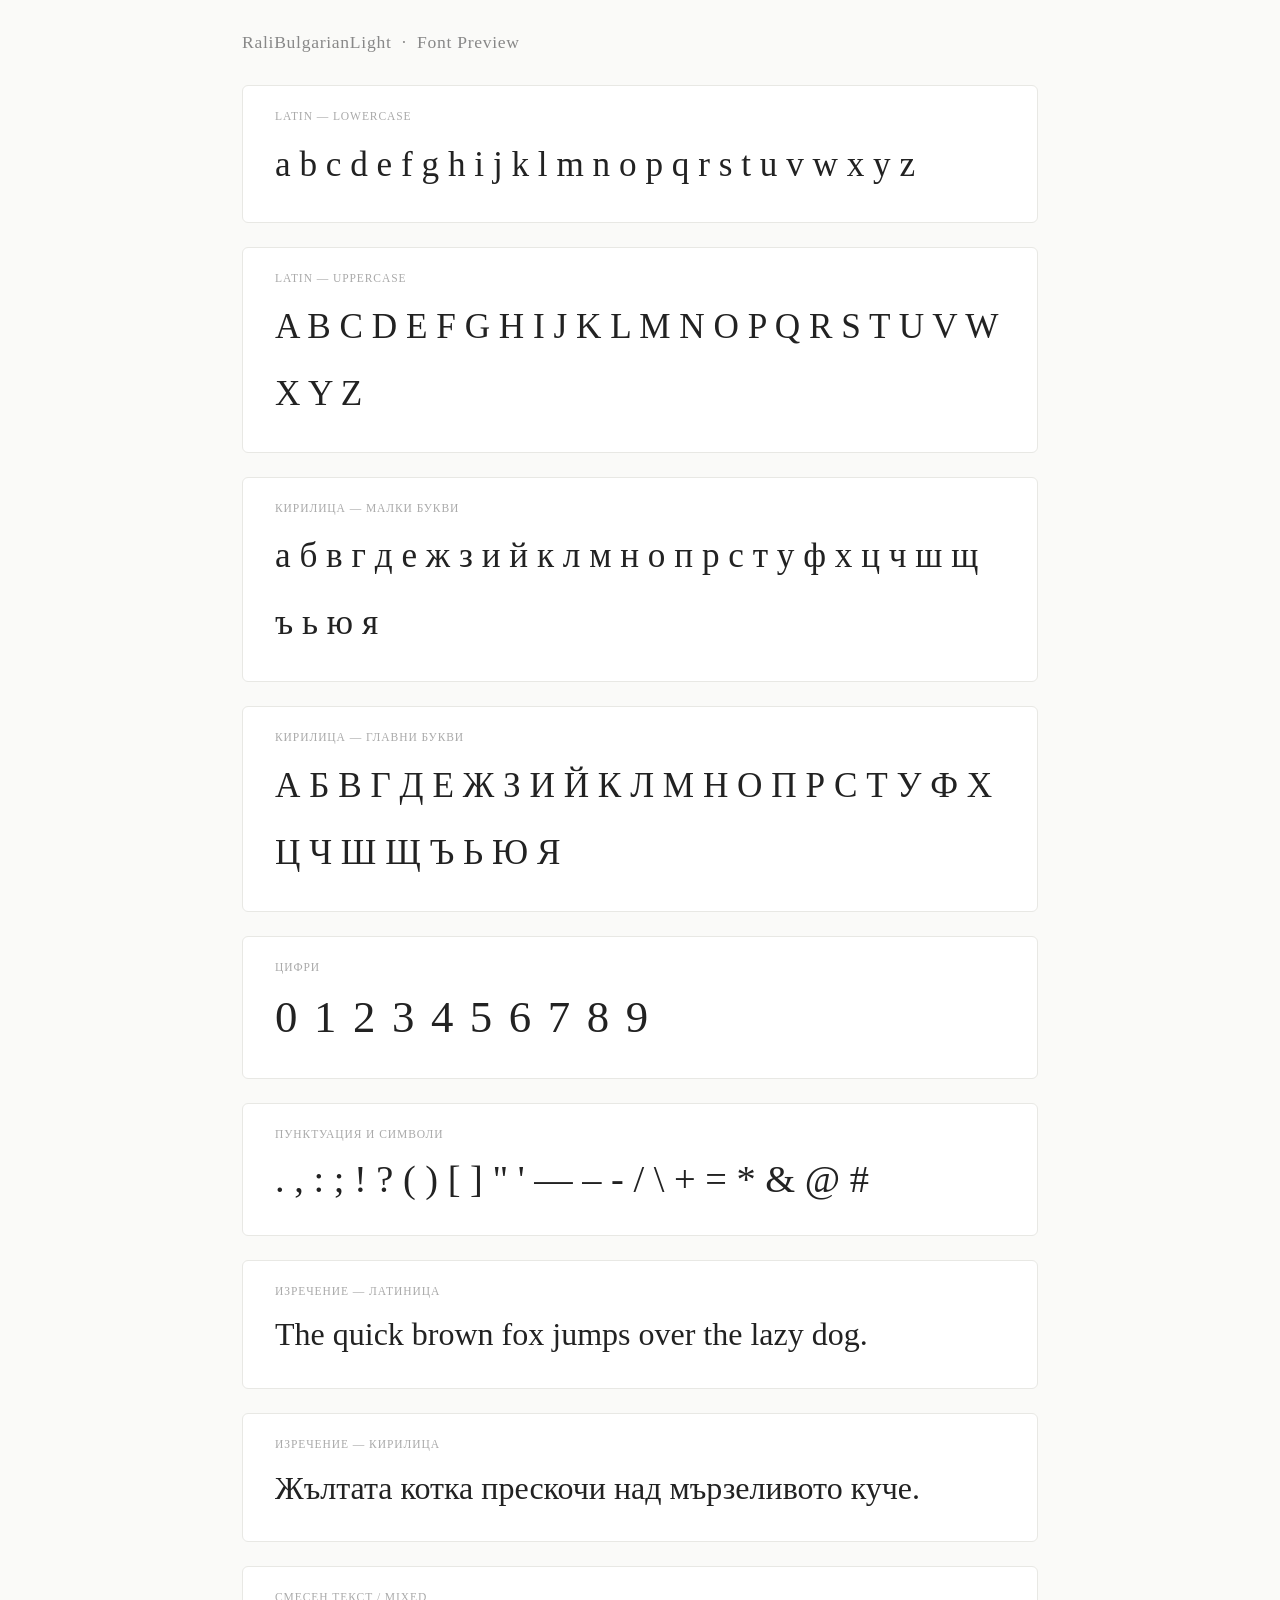
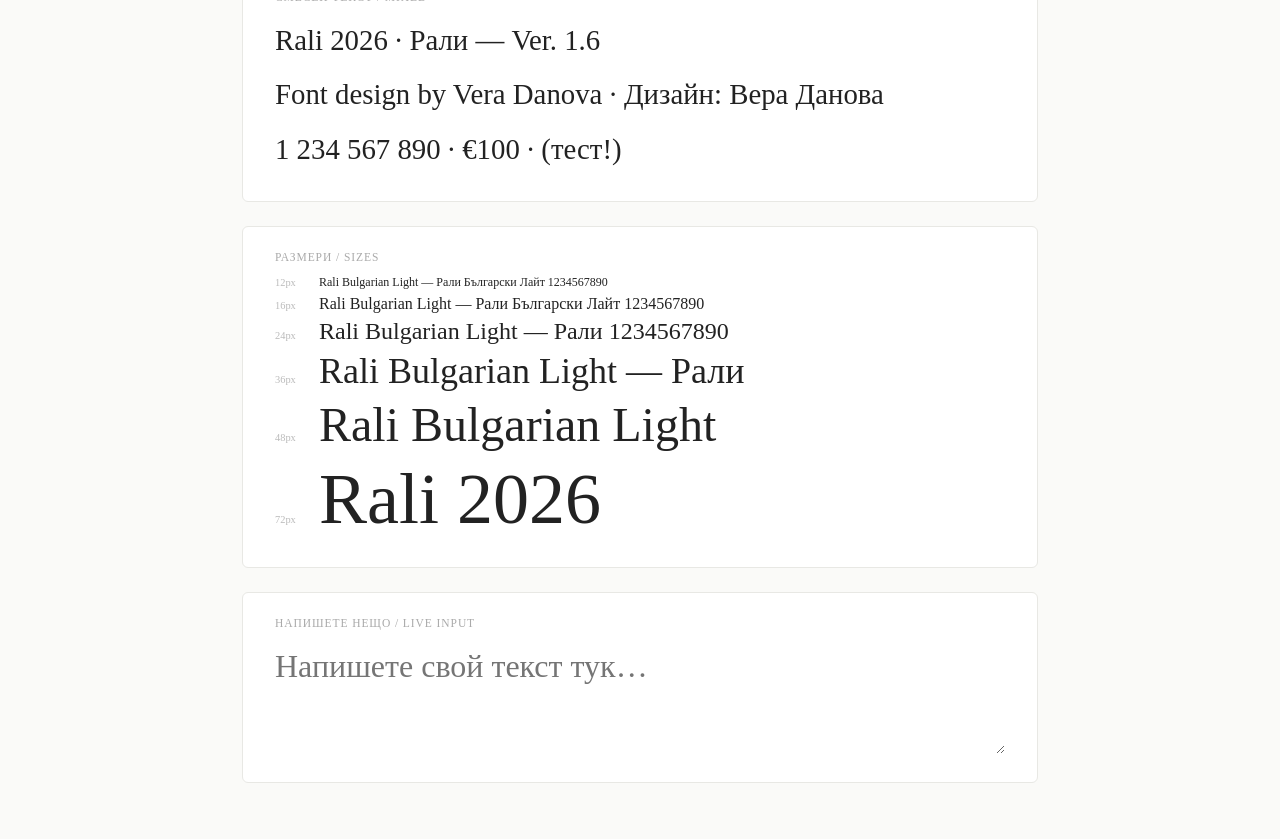
==== fonts-test/index.html @ c332f7fe "Create index.html" ====
<!DOCTYPE html>
<html lang="bg">
<head>
  <meta charset="UTF-8">
  <meta name="viewport" content="width=device-width, initial-scale=1.0">
  <title>RaliBulgarianLight — Font Test</title>
  <style>
    @font-face {
      font-family: 'RaliBulgarianLight';
      src: url('fonts/RaliBulgarianLight.woff2') format('woff2'),
           url('fonts/RaliBulgarianLight.woff')  format('woff');
      font-weight: normal;
      font-style: normal;
      font-display: swap;
    }

    * { box-sizing: border-box; margin: 0; padding: 0; }

    body {
      font-family: Georgia, serif;
      background: #fafaf8;
      color: #222;
      padding: 2rem;
      max-width: 860px;
      margin: 0 auto;
    }

    h1 { font-size: 1.1rem; font-weight: normal; color: #888; margin-bottom: 2rem; letter-spacing: .04em; }

    .rali { font-family: 'RaliBulgarianLight', cursive; }

    .block {
      background: #fff;
      border: 1px solid #e8e8e4;
      border-radius: 6px;
      padding: 1.5rem 2rem;
      margin-bottom: 1.5rem;
    }

    .label {
      font-size: 0.72rem;
      text-transform: uppercase;
      letter-spacing: .08em;
      color: #aaa;
      margin-bottom: 0.6rem;
    }

    .alphabet    { font-size: 2.2rem; line-height: 1.9; }
    .cyrillic    { font-size: 2.2rem; line-height: 1.9; }
    .digits-row  { font-size: 2.8rem; line-height: 1.6; letter-spacing: .06em; }
    .punct-row   { font-size: 2.4rem; line-height: 1.6; }

    .size-row { display: flex; flex-direction: column; gap: .3rem; }
    .s12 { font-size: 12px; }
    .s16 { font-size: 16px; }
    .s24 { font-size: 24px; }
    .s36 { font-size: 36px; }
    .s48 { font-size: 48px; }
    .s72 { font-size: 72px; line-height: 1.2; }

    .sentence { font-size: 2rem; line-height: 1.8; }
    .sentence-bg { font-size: 2rem; line-height: 1.8; }

    .mixed { font-size: 1.8rem; line-height: 1.9; }

    textarea.custom {
      font-family: 'RaliBulgarianLight', cursive;
      font-size: 2rem;
      width: 100%;
      border: none;
      outline: none;
      resize: vertical;
      background: transparent;
      line-height: 1.8;
      color: #222;
      min-height: 100px;
    }

    .size-label {
      font-size: 0.65rem;
      color: #bbb;
      min-width: 2.5rem;
      display: inline-block;
    }
  </style>
</head>
<body>

<h1>RaliBulgarianLight &nbsp;·&nbsp; Font Preview</h1>

<!-- Latin alphabet -->
<div class="block">
  <div class="label">Latin — lowercase</div>
  <div class="rali alphabet">a b c d e f g h i j k l m n o p q r s t u v w x y z</div>
</div>

<div class="block">
  <div class="label">Latin — uppercase</div>
  <div class="rali alphabet">A B C D E F G H I J K L M N O P Q R S T U V W X Y Z</div>
</div>

<!-- Cyrillic -->
<div class="block">
  <div class="label">Кирилица — малки букви</div>
  <div class="rali cyrillic">а б в г д е ж з и й к л м н о п р с т у ф х ц ч ш щ ъ ь ю я</div>
</div>

<div class="block">
  <div class="label">Кирилица — главни букви</div>
  <div class="rali cyrillic">А Б В Г Д Е Ж З И Й К Л М Н О П Р С Т У Ф Х Ц Ч Ш Щ Ъ Ь Ю Я</div>
</div>

<!-- Digits & punctuation -->
<div class="block">
  <div class="label">Цифри</div>
  <div class="rali digits-row">0 1 2 3 4 5 6 7 8 9</div>
</div>

<div class="block">
  <div class="label">Пунктуация и символи</div>
  <div class="rali punct-row">. , : ; ! ? ( ) [ ] " ' — – - / \ + = * &amp; @ #</div>
</div>

<!-- Sentences -->
<div class="block">
  <div class="label">Изречение — латиница</div>
  <div class="rali sentence">The quick brown fox jumps over the lazy dog.</div>
</div>

<div class="block">
  <div class="label">Изречение — кирилица</div>
  <div class="rali sentence-bg">Жълтата котка прескочи над мързеливото куче.</div>
</div>

<div class="block">
  <div class="label">Смесен текст / mixed</div>
  <div class="rali mixed">
    Rali 2026 · Рали — Ver. 1.6<br>
    Font design by Vera Danova · Дизайн: Вера Данова<br>
    1 234 567 890 · €100 · (тест!)
  </div>
</div>

<!-- Size cascade -->
<div class="block">
  <div class="label">Размери / sizes</div>
  <div class="size-row">
    <div><span class="size-label">12px</span> <span class="rali s12">Rali Bulgarian Light — Рали Български Лайт 1234567890</span></div>
    <div><span class="size-label">16px</span> <span class="rali s16">Rali Bulgarian Light — Рали Български Лайт 1234567890</span></div>
    <div><span class="size-label">24px</span> <span class="rali s24">Rali Bulgarian Light — Рали 1234567890</span></div>
    <div><span class="size-label">36px</span> <span class="rali s36">Rali Bulgarian Light — Рали</span></div>
    <div><span class="size-label">48px</span> <span class="rali s48">Rali Bulgarian Light</span></div>
    <div><span class="size-label">72px</span> <span class="rali s72">Rali 2026</span></div>
  </div>
</div>

<!-- Live input -->
<div class="block">
  <div class="label">Напишете нещо / live input</div>
  <textarea class="custom rali" placeholder="Напишете свой текст тук…"></textarea>
</div>

</body>
</html>
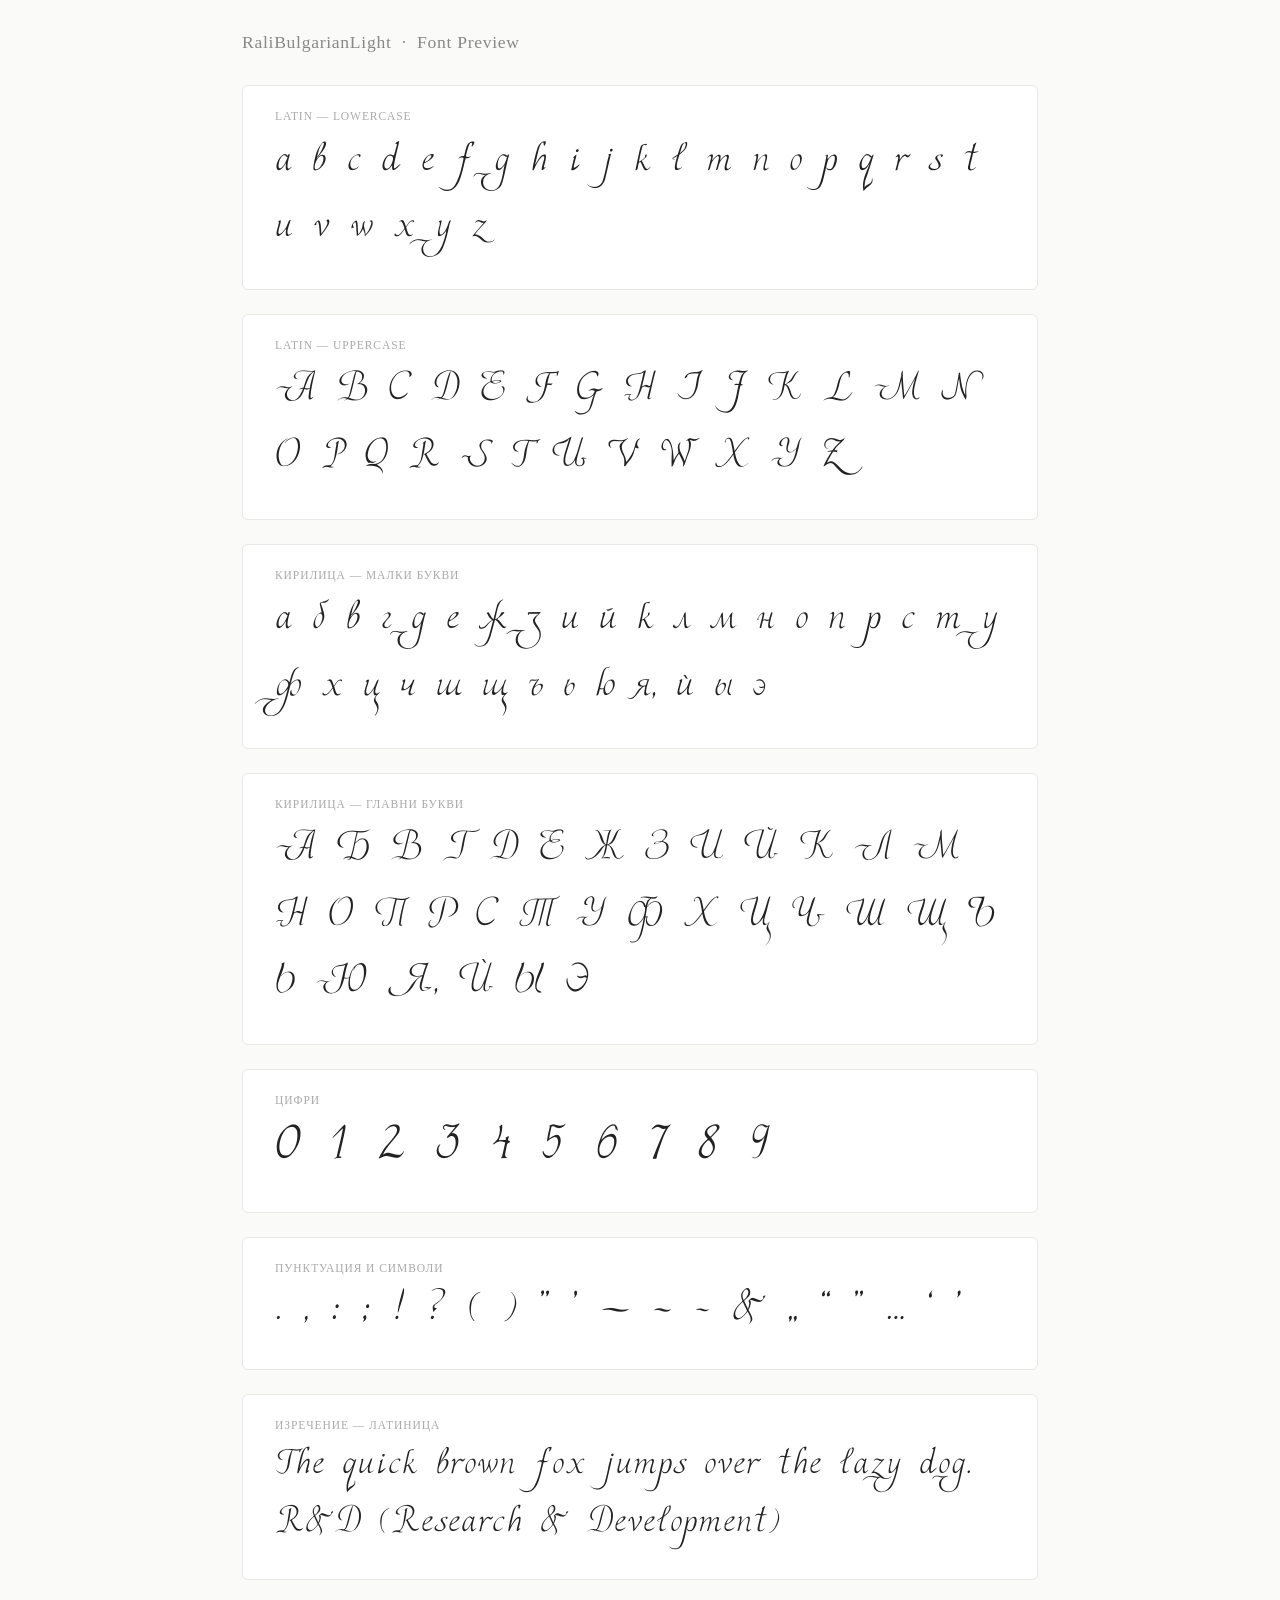
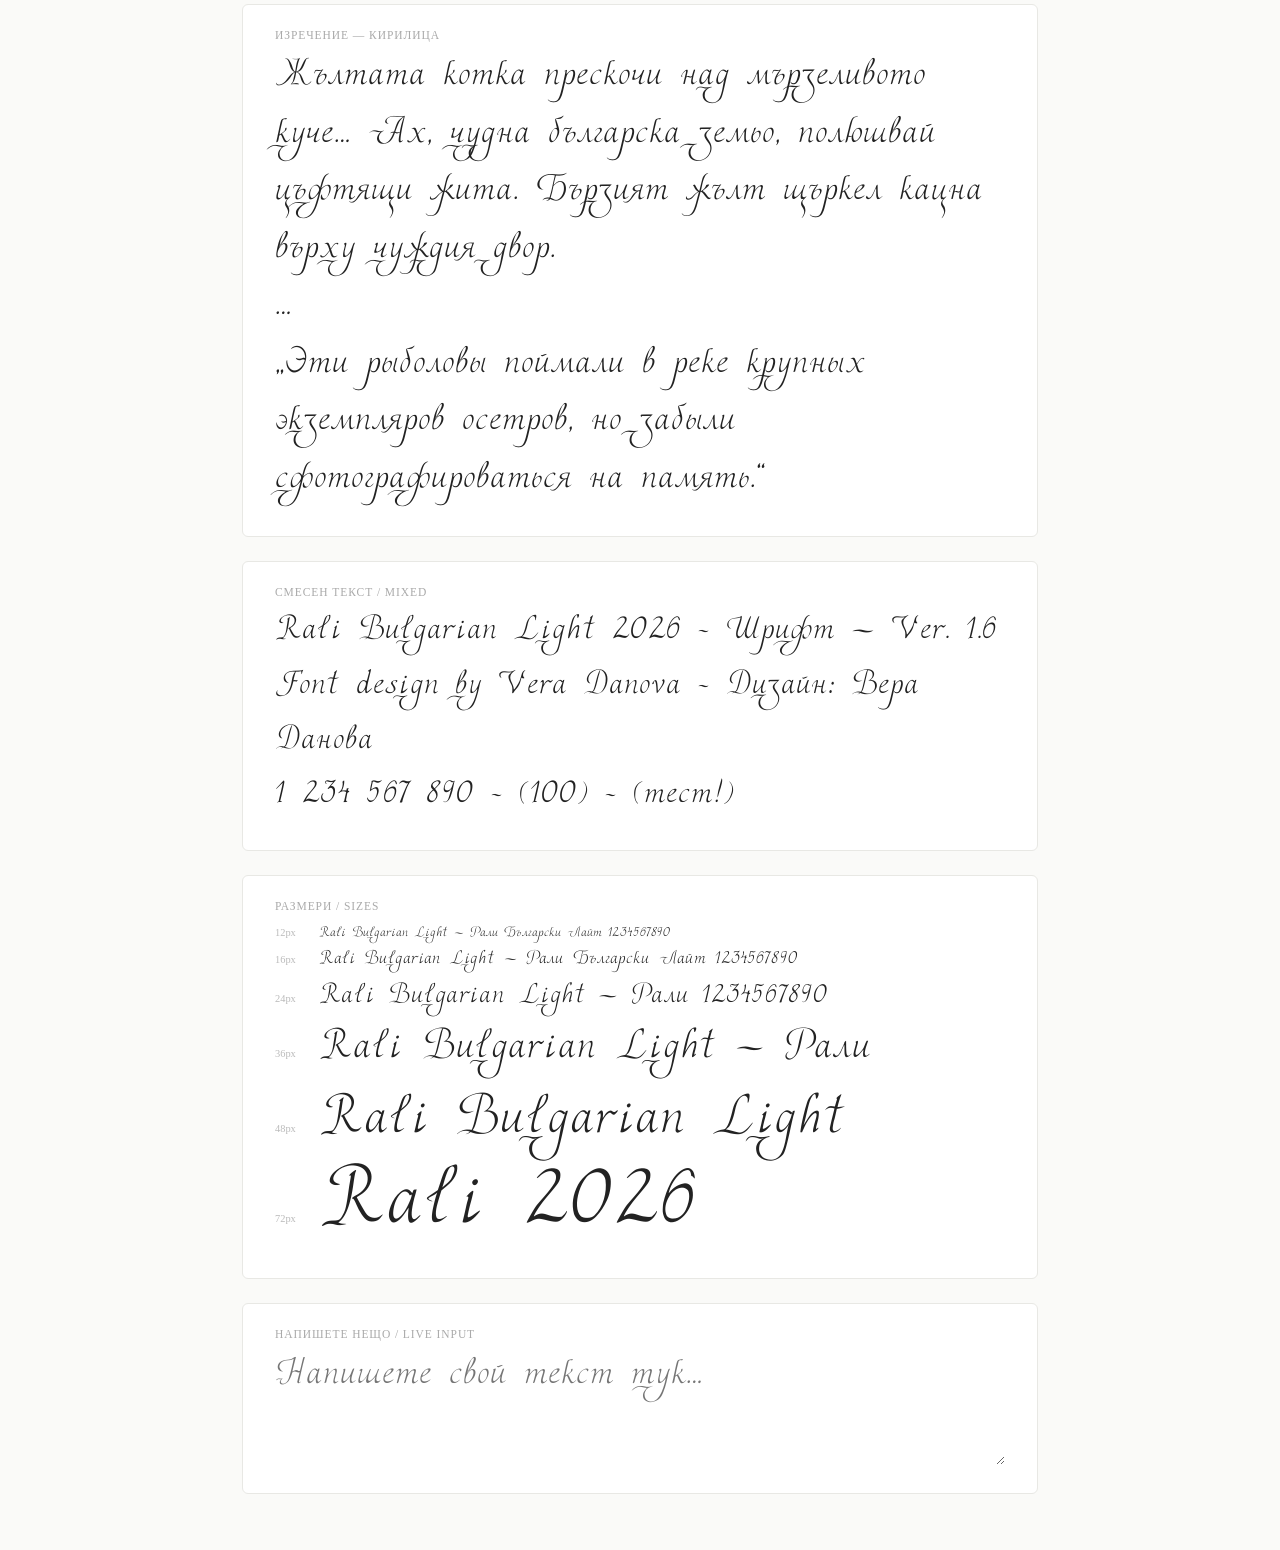
==== commit ee52563c: "Added more text for the example" ====
--- a/fonts-test/index.html
+++ b/fonts-test/index.html
@@ -102,12 +102,12 @@
 <!-- Cyrillic -->
 <div class="block">
   <div class="label">Кирилица — малки букви</div>
-  <div class="rali cyrillic">а б в г д е ж з и й к л м н о п р с т у ф х ц ч ш щ ъ ь ю я</div>
+  <div class="rali cyrillic">а б в г д е ж з и й к л м н о п р с т у ф х ц ч ш щ ъ ь ю я, ѝ ы э</div>
 </div>
 
 <div class="block">
   <div class="label">Кирилица — главни букви</div>
-  <div class="rali cyrillic">А Б В Г Д Е Ж З И Й К Л М Н О П Р С Т У Ф Х Ц Ч Ш Щ Ъ Ь Ю Я</div>
+  <div class="rali cyrillic">А Б В Г Д Е Ж З И Й К Л М Н О П Р С Т У Ф Х Ц Ч Ш Щ Ъ Ь Ю Я, Ѝ Ы Э</div>
 </div>
 
 <!-- Digits & punctuation -->
@@ -118,26 +118,29 @@
 
 <div class="block">
   <div class="label">Пунктуация и символи</div>
-  <div class="rali punct-row">. , : ; ! ? ( ) [ ] " ' — – - / \ + = * &amp; @ #</div>
+  <div class="rali punct-row">. , : ; ! ? ( ) " ' — – - &amp;  „ “ ” … ‘ ’</div>
 </div>
 
 <!-- Sentences -->
 <div class="block">
   <div class="label">Изречение — латиница</div>
-  <div class="rali sentence">The quick brown fox jumps over the lazy dog.</div>
+  <div class="rali sentence">The quick brown fox jumps over the lazy dog. <br>
+    R&D (Research & Development)</div>
 </div>
 
 <div class="block">
   <div class="label">Изречение — кирилица</div>
-  <div class="rali sentence-bg">Жълтата котка прескочи над мързеливото куче.</div>
+  <div class="rali sentence-bg">Жълтата котка прескочи над мързеливото куче… Ах, чудна българска земьо, полюшвай цъфтящи жита. Бързият жълт щъркел кацна върху чуждия двор.</div>
+  <div class="rali sentence-bg">…</div>
+  <div class="rali sentence-bg">„Эти рыболовы поймали в реке крупных экземпляров осетров, но забыли сфотографироваться на память.“</div>
 </div>
 
 <div class="block">
   <div class="label">Смесен текст / mixed</div>
   <div class="rali mixed">
-    Rali 2026 · Рали — Ver. 1.6<br>
-    Font design by Vera Danova · Дизайн: Вера Данова<br>
-    1 234 567 890 · €100 · (тест!)
+    Rali Bulgarian Light 2026 - Шрифт — Ver. 1.6<br>
+    Font design by Vera Danova - Дизайн: Вера Данова<br>
+    1 234 567 890 - (100) - (тест!)
   </div>
 </div>
 
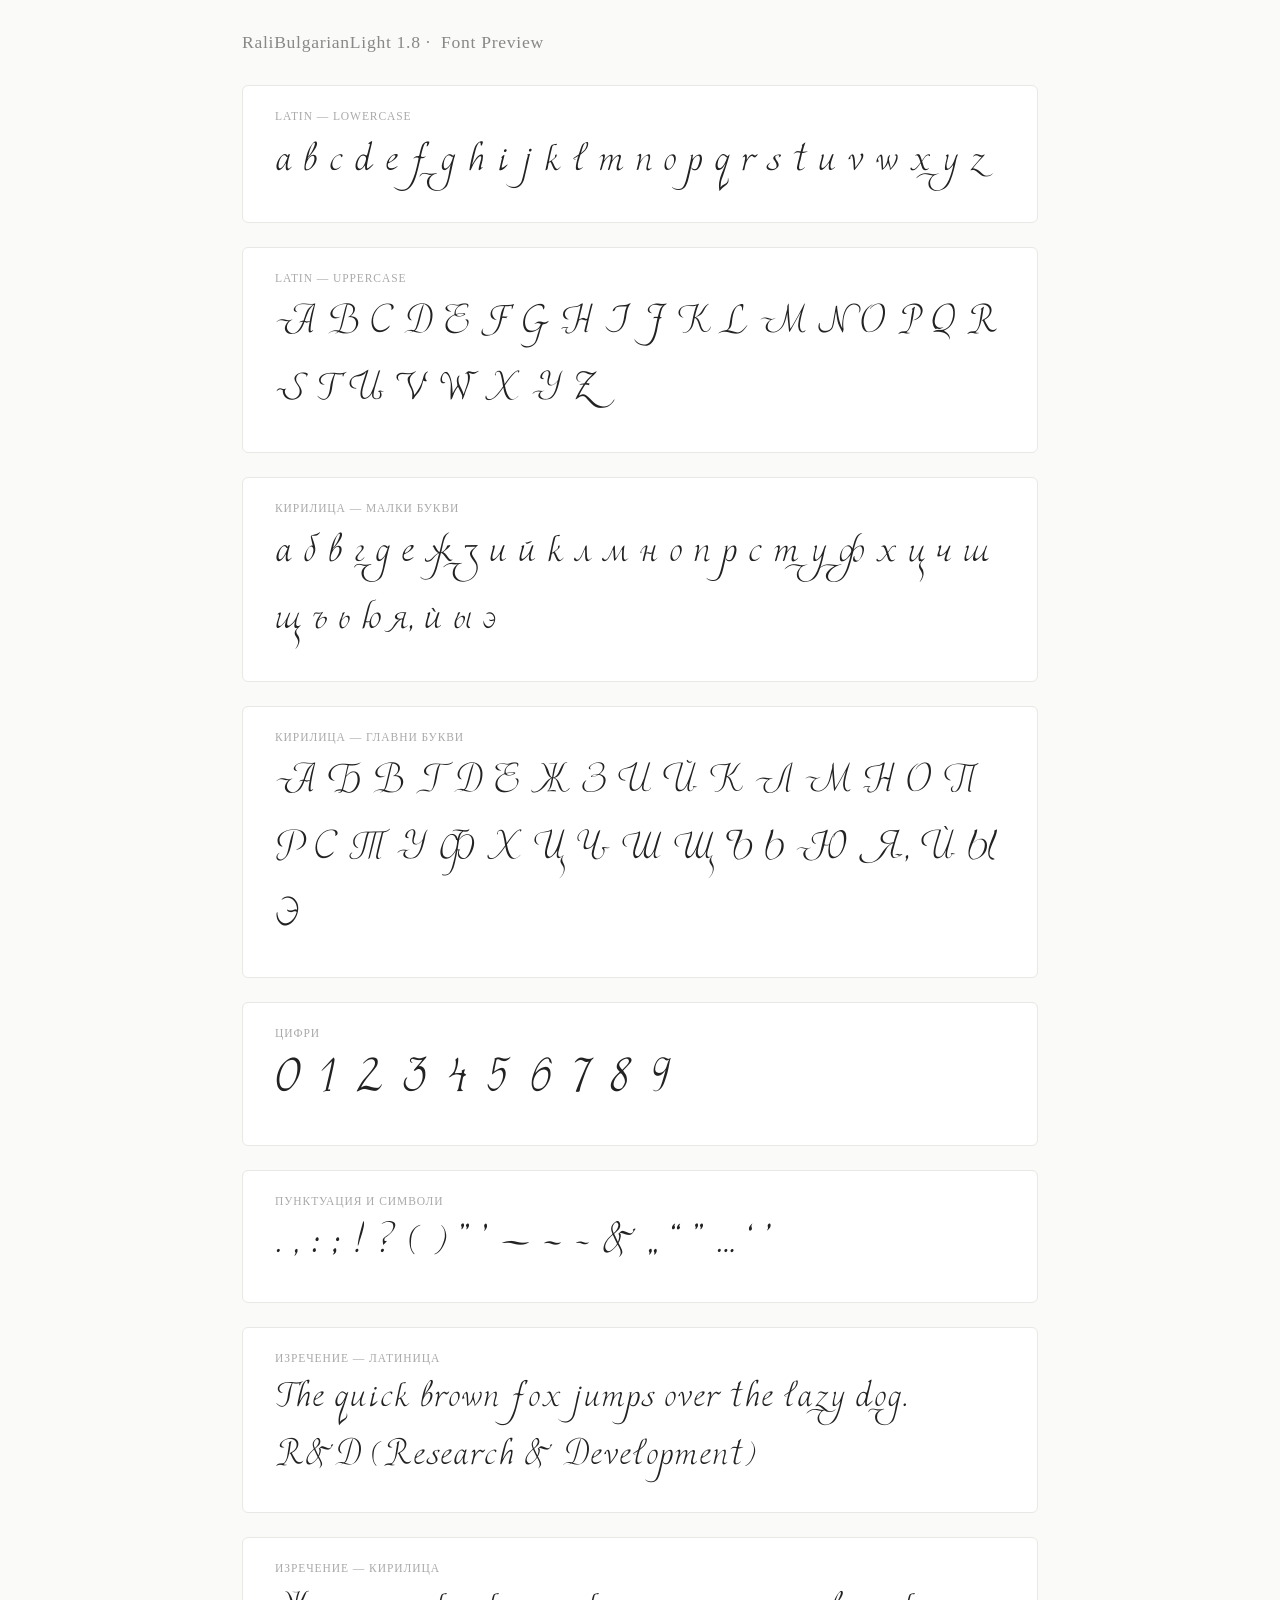
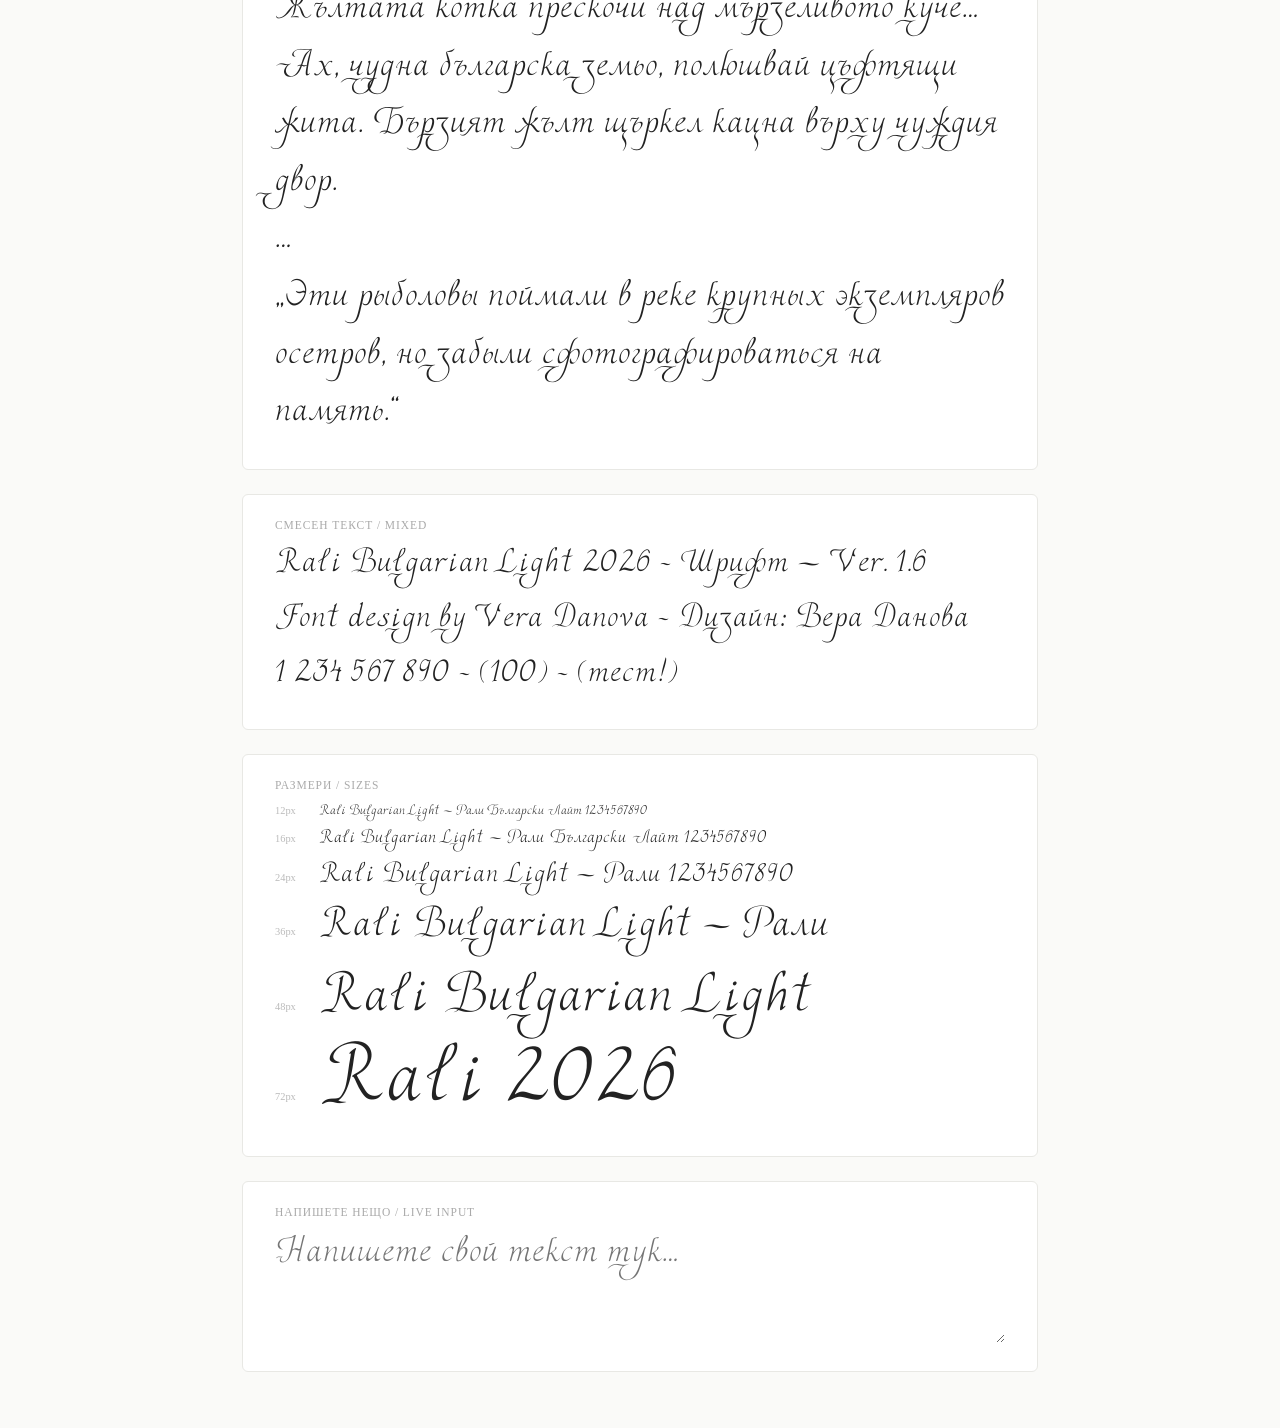
==== commit 9979ddb3: "Update index.html" ====
--- a/fonts-test/index.html
+++ b/fonts-test/index.html
@@ -3,7 +3,7 @@
 <head>
   <meta charset="UTF-8">
   <meta name="viewport" content="width=device-width, initial-scale=1.0">
-  <title>RaliBulgarianLight — Font Test</title>
+  <title>RaliBulgarianLight 1.8 — Font Test</title>
   <style>
     @font-face {
       font-family: 'RaliBulgarianLight';
@@ -86,7 +86,7 @@
 </head>
 <body>
 
-<h1>RaliBulgarianLight &nbsp;·&nbsp; Font Preview</h1>
+<h1>RaliBulgarianLight 1.8&nbsp;·&nbsp; Font Preview</h1>
 
 <!-- Latin alphabet -->
 <div class="block">
@@ -131,7 +131,7 @@
 <div class="block">
   <div class="label">Изречение — кирилица</div>
   <div class="rali sentence-bg">Жълтата котка прескочи над мързеливото куче… Ах, чудна българска земьо, полюшвай цъфтящи жита. Бързият жълт щъркел кацна върху чуждия двор.</div>
-  <div class="rali sentence-bg">…</div>
+  <div class="rali sentence-bg"> …</div>
   <div class="rali sentence-bg">„Эти рыболовы поймали в реке крупных экземпляров осетров, но забыли сфотографироваться на память.“</div>
 </div>
 
